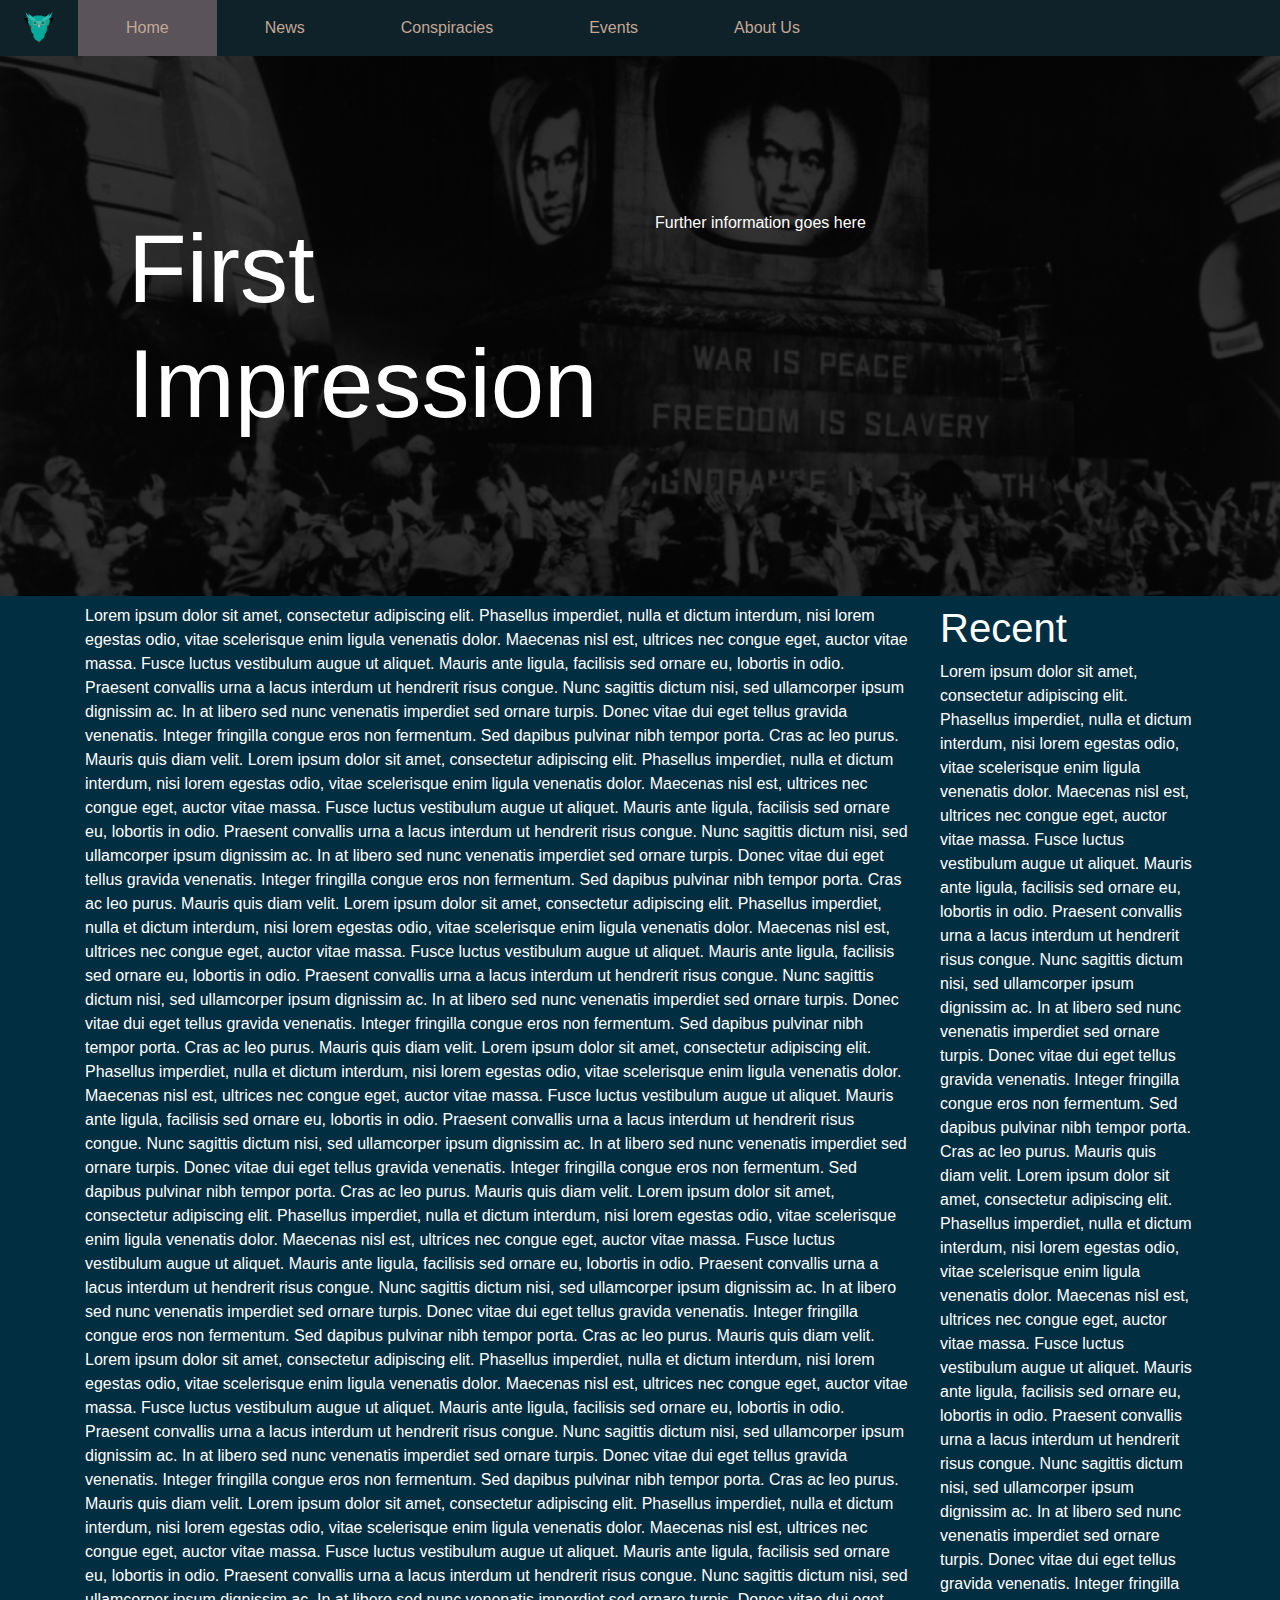
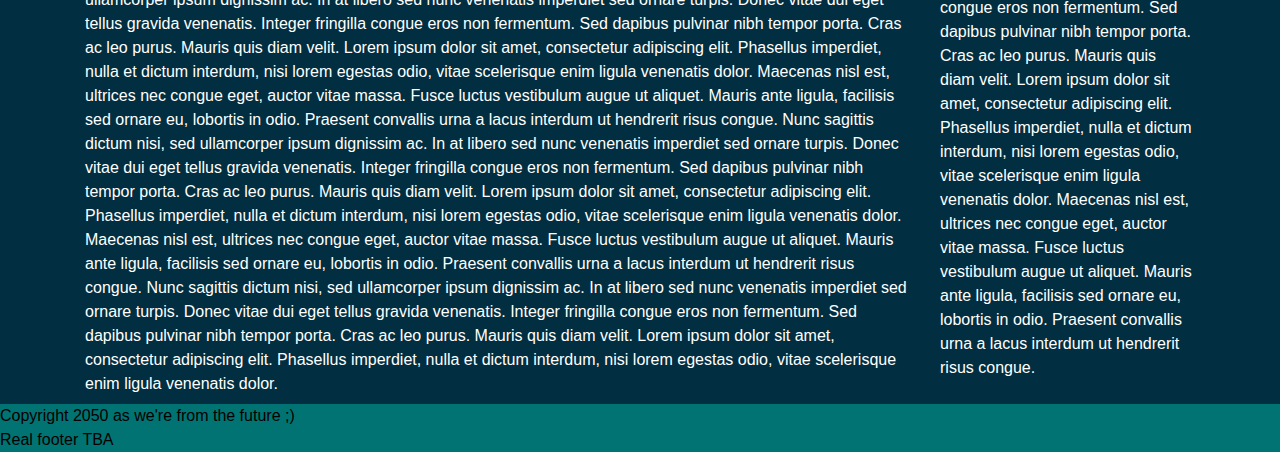
==== index.html @ 06153287 "Update index.html" ====
<!doctype html>
<html class="no-js" lang="en">

<head>
    <meta charset="utf-8">
    <title>RGU Thought Criminals</title>
    <meta name="description" content="">
    <meta name="viewport" content="width=device-width, initial-scale=1">

    <link rel="manifest" href="site.webmanifest">
    <link rel="apple-touch-icon" href="icon.png">
    <!-- Place favicon.ico in the root directory -->

    <link rel="stylesheet" href="css/normalize.css">
    <link rel="stylesheet" href="css/main.css">

    <meta name="theme-color" content="#fafafa">
    
    <link rel="stylesheet" href="https://stackpath.bootstrapcdn.com/bootstrap/4.3.1/css/bootstrap.min.css" integrity="sha384-ggOyR0iXCbMQv3Xipma34MD+dH/1fQ784/j6cY/iJTQUOhcWr7x9JvoRxT2MZw1T" crossorigin="anonymous">
    
    <script src="https://code.jquery.com/jquery-3.3.1.slim.min.js" integrity="sha384-q8i/X+965DzO0rT7abK41JStQIAqVgRVzpbzo5smXKp4YfRvH+8abtTE1Pi6jizo" crossorigin="anonymous"></script>
    <script src="https://cdnjs.cloudflare.com/ajax/libs/popper.js/1.14.7/umd/popper.min.js" integrity="sha384-UO2eT0CpHqdSJQ6hJty5KVphtPhzWj9WO1clHTMGa3JDZwrnQq4sF86dIHNDz0W1" crossorigin="anonymous"></script>
    <script src="https://stackpath.bootstrapcdn.com/bootstrap/4.3.1/js/bootstrap.min.js" integrity="sha384-JjSmVgyd0p3pXB1rRibZUAYoIIy6OrQ6VrjIEaFf/nJGzIxFDsf4x0xIM+B07jRM" crossorigin="anonymous"></script>
    
    <link type="text/css" rel="stylesheet" href="css/stylesheet.css">
</head>

<body>
    <!--[if IE]>
    <p class="browserupgrade">You are using an <strong>outdated</strong> browser. Please <a href="https://browsehappy.com/">upgrade your browser</a> to improve your experience and security.</p>
    <![endif]-->

    <!-- Navigation Bar -->
    <nav class="navbar navbar-expand-lg bg-colour-1 navbar-dark position-fixed p-lg-0 w-100 in-front">

        <!-- Brand -->
        <a class="navbar-brand px-lg-4 m-lg-0" href="#">
            <img src="img/booffer3.svg" alt="logo" style="width:30px">
        </a>

        <!-- Toggler -->
        <button class="navbar-toggler" type="button" data-toggle="collapse" data-target="#collapsible">
            <span class="navbar-toggler-icon"></span>
        </button>

        <!-- Links -->
        <div class="collapse navbar-collapse txt-colour-5" id="collapsible">
            <ul class="navbar-nav">
                <li class="nav-item">
                    <!-- Use this set of attributes if user is on page -->
                    <a class="nav-link bg-colour-6 py-lg-3 px-lg-5" href="#">Home</a>
                </li>
                <li class="nav-item">
                    <a class="nav-link bg-colour-4-hover py-lg-3 px-lg-5" href="#">News</a>
                </li>
                <li class="nav-item">
                    <a class="nav-link bg-colour-4-hover py-lg-3 px-lg-5" href="#">Conspiracies</a>
                </li>
                <li class="nav-item">
                    <a class="nav-link bg-colour-4-hover py-lg-3 px-lg-5" href="#">Events</a>
                </li>
                <li class="nav-item">
                    <a class="nav-link bg-colour-4-hover py-lg-3 px-lg-5" href="/archive/hello.html">About Us</a>
                </li>
            </ul>
        </div>

    </nav>

    <div style="height: 56px"></div>

    <!-- Cover (Homepage only) -->
    <div class="hero-image">
        <div class="hero-text">
            <!-- Put text here so it will show over the image -->
            <!-- I recommend using the Bootstrap "display" classes -->
            <!-- https://www.w3schools.com/bootstrap4/bootstrap_typography.asp -->
            <div class="row">
                <div class="col-lg-6">
                    <div class="display-1">First Impression</div>
                </div>
                <div class="col-lg-6">
                    <p>Further information goes here</p>
                </div>
            </div>
        </div>
    </div>

    <!-- Central Container -->
    <div class="w-100 py-lg-2 bg-colour-2">
        <div class="container">
            <div class="row">
                <div class="col-lg-9">
                    <!-- This column should house the main content of the page that distinguishes it from all the other pages -->
                    Lorem ipsum dolor sit amet, consectetur adipiscing elit. Phasellus imperdiet, nulla et dictum interdum, nisi lorem egestas odio, vitae scelerisque enim ligula venenatis dolor. Maecenas nisl est, ultrices nec congue eget, auctor vitae massa. Fusce luctus vestibulum augue ut aliquet. Mauris ante ligula, facilisis sed ornare eu, lobortis in odio. Praesent convallis urna a lacus interdum ut hendrerit risus congue. Nunc sagittis dictum nisi, sed ullamcorper ipsum dignissim ac. In at libero sed nunc venenatis imperdiet sed ornare turpis. Donec vitae dui eget tellus gravida venenatis. Integer fringilla congue eros non fermentum. Sed dapibus pulvinar nibh tempor porta. Cras ac leo purus. Mauris quis diam velit. Lorem ipsum dolor sit amet, consectetur adipiscing elit. Phasellus imperdiet, nulla et dictum interdum, nisi lorem egestas odio, vitae scelerisque enim ligula venenatis dolor. Maecenas nisl est, ultrices nec congue eget, auctor vitae massa. Fusce luctus vestibulum augue ut aliquet. Mauris ante ligula, facilisis sed ornare eu, lobortis in odio. Praesent convallis urna a lacus interdum ut hendrerit risus congue. Nunc sagittis dictum nisi, sed ullamcorper ipsum dignissim ac. In at libero sed nunc venenatis imperdiet sed ornare turpis. Donec vitae dui eget tellus gravida venenatis. Integer fringilla congue eros non fermentum. Sed dapibus pulvinar nibh tempor porta. Cras ac leo purus. Mauris quis diam velit. Lorem ipsum dolor sit amet, consectetur adipiscing elit. Phasellus imperdiet, nulla et dictum interdum, nisi lorem egestas odio, vitae scelerisque enim ligula venenatis dolor. Maecenas nisl est, ultrices nec congue eget, auctor vitae massa. Fusce luctus vestibulum augue ut aliquet. Mauris ante ligula, facilisis sed ornare eu, lobortis in odio. Praesent convallis urna a lacus interdum ut hendrerit risus congue. Nunc sagittis dictum nisi, sed ullamcorper ipsum dignissim ac. In at libero sed nunc venenatis imperdiet sed ornare turpis. Donec vitae dui eget tellus gravida venenatis. Integer fringilla congue eros non fermentum. Sed dapibus pulvinar nibh tempor porta. Cras ac leo purus. Mauris quis diam velit. Lorem ipsum dolor sit amet, consectetur adipiscing elit. Phasellus imperdiet, nulla et dictum interdum, nisi lorem egestas odio, vitae scelerisque enim ligula venenatis dolor. Maecenas nisl est, ultrices nec congue eget, auctor vitae massa. Fusce luctus vestibulum augue ut aliquet. Mauris ante ligula, facilisis sed ornare eu, lobortis in odio. Praesent convallis urna a lacus interdum ut hendrerit risus congue. Nunc sagittis dictum nisi, sed ullamcorper ipsum dignissim ac. In at libero sed nunc venenatis imperdiet sed ornare turpis. Donec vitae dui eget tellus gravida venenatis. Integer fringilla congue eros non fermentum. Sed dapibus pulvinar nibh tempor porta. Cras ac leo purus. Mauris quis diam velit. Lorem ipsum dolor sit amet, consectetur adipiscing elit. Phasellus imperdiet, nulla et dictum interdum, nisi lorem egestas odio, vitae scelerisque enim ligula venenatis dolor. Maecenas nisl est, ultrices nec congue eget, auctor vitae massa. Fusce luctus vestibulum augue ut aliquet. Mauris ante ligula, facilisis sed ornare eu, lobortis in odio. Praesent convallis urna a lacus interdum ut hendrerit risus congue. Nunc sagittis dictum nisi, sed ullamcorper ipsum dignissim ac. In at libero sed nunc venenatis imperdiet sed ornare turpis. Donec vitae dui eget tellus gravida venenatis. Integer fringilla congue eros non fermentum. Sed dapibus pulvinar nibh tempor porta. Cras ac leo purus. Mauris quis diam velit. Lorem ipsum dolor sit amet, consectetur adipiscing elit. Phasellus imperdiet, nulla et dictum interdum, nisi lorem egestas odio, vitae scelerisque enim ligula venenatis dolor. Maecenas nisl est, ultrices nec congue eget, auctor vitae massa. Fusce luctus vestibulum augue ut aliquet. Mauris ante ligula, facilisis sed ornare eu, lobortis in odio. Praesent convallis urna a lacus interdum ut hendrerit risus congue. Nunc sagittis dictum nisi, sed ullamcorper ipsum dignissim ac. In at libero sed nunc venenatis imperdiet sed ornare turpis. Donec vitae dui eget tellus gravida venenatis. Integer fringilla congue eros non fermentum. Sed dapibus pulvinar nibh tempor porta. Cras ac leo purus. Mauris quis diam velit. Lorem ipsum dolor sit amet, consectetur adipiscing elit. Phasellus imperdiet, nulla et dictum interdum, nisi lorem egestas odio, vitae scelerisque enim ligula venenatis dolor. Maecenas nisl est, ultrices nec congue eget, auctor vitae massa. Fusce luctus vestibulum augue ut aliquet. Mauris ante ligula, facilisis sed ornare eu, lobortis in odio. Praesent convallis urna a lacus interdum ut hendrerit risus congue. Nunc sagittis dictum nisi, sed ullamcorper ipsum dignissim ac. In at libero sed nunc venenatis imperdiet sed ornare turpis. Donec vitae dui eget tellus gravida venenatis. Integer fringilla congue eros non fermentum. Sed dapibus pulvinar nibh tempor porta. Cras ac leo purus. Mauris quis diam velit. Lorem ipsum dolor sit amet, consectetur adipiscing elit. Phasellus imperdiet, nulla et dictum interdum, nisi lorem egestas odio, vitae scelerisque enim ligula venenatis dolor. Maecenas nisl est, ultrices nec congue eget, auctor vitae massa. Fusce luctus vestibulum augue ut aliquet. Mauris ante ligula, facilisis sed ornare eu, lobortis in odio. Praesent convallis urna a lacus interdum ut hendrerit risus congue. Nunc sagittis dictum nisi, sed ullamcorper ipsum dignissim ac. In at libero sed nunc venenatis imperdiet sed ornare turpis. Donec vitae dui eget tellus gravida venenatis. Integer fringilla congue eros non fermentum. Sed dapibus pulvinar nibh tempor porta. Cras ac leo purus. Mauris quis diam velit. Lorem ipsum dolor sit amet, consectetur adipiscing elit. Phasellus imperdiet, nulla et dictum interdum, nisi lorem egestas odio, vitae scelerisque enim ligula venenatis dolor. Maecenas nisl est, ultrices nec congue eget, auctor vitae massa. Fusce luctus vestibulum augue ut aliquet. Mauris ante ligula, facilisis sed ornare eu, lobortis in odio. Praesent convallis urna a lacus interdum ut hendrerit risus congue. Nunc sagittis dictum nisi, sed ullamcorper ipsum dignissim ac. In at libero sed nunc venenatis imperdiet sed ornare turpis. Donec vitae dui eget tellus gravida venenatis. Integer fringilla congue eros non fermentum. Sed dapibus pulvinar nibh tempor porta. Cras ac leo purus. Mauris quis diam velit. Lorem ipsum dolor sit amet, consectetur adipiscing elit. Phasellus imperdiet, nulla et dictum interdum, nisi lorem egestas odio, vitae scelerisque enim ligula venenatis dolor.</div>
                <div class="col-lg-3">
                    <h1>Recent</h1>
                    Lorem ipsum dolor sit amet, consectetur adipiscing elit. Phasellus imperdiet, nulla et dictum interdum, nisi lorem egestas odio, vitae scelerisque enim ligula venenatis dolor. Maecenas nisl est, ultrices nec congue eget, auctor vitae massa. Fusce luctus vestibulum augue ut aliquet. Mauris ante ligula, facilisis sed ornare eu, lobortis in odio. Praesent convallis urna a lacus interdum ut hendrerit risus congue. Nunc sagittis dictum nisi, sed ullamcorper ipsum dignissim ac. In at libero sed nunc venenatis imperdiet sed ornare turpis. Donec vitae dui eget tellus gravida venenatis. Integer fringilla congue eros non fermentum. Sed dapibus pulvinar nibh tempor porta. Cras ac leo purus. Mauris quis diam velit. Lorem ipsum dolor sit amet, consectetur adipiscing elit. Phasellus imperdiet, nulla et dictum interdum, nisi lorem egestas odio, vitae scelerisque enim ligula venenatis dolor. Maecenas nisl est, ultrices nec congue eget, auctor vitae massa. Fusce luctus vestibulum augue ut aliquet. Mauris ante ligula, facilisis sed ornare eu, lobortis in odio. Praesent convallis urna a lacus interdum ut hendrerit risus congue. Nunc sagittis dictum nisi, sed ullamcorper ipsum dignissim ac. In at libero sed nunc venenatis imperdiet sed ornare turpis. Donec vitae dui eget tellus gravida venenatis. Integer fringilla congue eros non fermentum. Sed dapibus pulvinar nibh tempor porta. Cras ac leo purus. Mauris quis diam velit. Lorem ipsum dolor sit amet, consectetur adipiscing elit. Phasellus imperdiet, nulla et dictum interdum, nisi lorem egestas odio, vitae scelerisque enim ligula venenatis dolor. Maecenas nisl est, ultrices nec congue eget, auctor vitae massa. Fusce luctus vestibulum augue ut aliquet. Mauris ante ligula, facilisis sed ornare eu, lobortis in odio. Praesent convallis urna a lacus interdum ut hendrerit risus congue.</div>
            </div>
        </div>
    </div>


    <!-- Footer -->
    <footer class="page-footer bg-colour-4">
        Copyright 2050 as we're from the future ;)<br>
        Real footer TBA
    </footer>

    <script src="js/plugins.js"></script>

    <!-- Google Analytics: change UA-XXXXX-Y to be your site's ID. -->
    <script>
    window.ga = function () { ga.q.push(arguments) }; ga.q = []; ga.l = +new Date;
    ga('create', 'UA-XXXXX-Y', 'auto'); ga('set','transport','beacon'); ga('send', 'pageview')
    </script>
    <script src="https://www.google-analytics.com/analytics.js" async></script>
</body>

</html>
---- css/main.css ----
/*! HTML5 Boilerplate v7.2.0 | MIT License | https://html5boilerplate.com/ */

/* main.css 2.0.0 | MIT License | https://github.com/h5bp/main.css#readme */
/*
 * What follows is the result of much research on cross-browser styling.
 * Credit left inline and big thanks to Nicolas Gallagher, Jonathan Neal,
 * Kroc Camen, and the H5BP dev community and team.
 */

/* ==========================================================================
   Base styles: opinionated defaults
   ========================================================================== */

html {
  color: #222;
  font-size: 1em;
  line-height: 1.4;
}

/*
 * Remove text-shadow in selection highlight:
 * https://twitter.com/miketaylr/status/12228805301
 *
 * Vendor-prefixed and regular ::selection selectors cannot be combined:
 * https://stackoverflow.com/a/16982510/7133471
 *
 * Customize the background color to match your design.
 */

::-moz-selection {
  background: #b3d4fc;
  text-shadow: none;
}

::selection {
  background: #b3d4fc;
  text-shadow: none;
}

/*
 * A better looking default horizontal rule
 */

hr {
  display: block;
  height: 1px;
  border: 0;
  border-top: 1px solid #ccc;
  margin: 1em 0;
  padding: 0;
}

/*
 * Remove the gap between audio, canvas, iframes,
 * images, videos and the bottom of their containers:
 * https://github.com/h5bp/html5-boilerplate/issues/440
 */

audio,
canvas,
iframe,
img,
svg,
video {
  vertical-align: middle;
}

/*
 * Remove default fieldset styles.
 */

fieldset {
  border: 0;
  margin: 0;
  padding: 0;
}

/*
 * Allow only vertical resizing of textareas.
 */

textarea {
  resize: vertical;
}

/* ==========================================================================
   Browser Upgrade Prompt
   ========================================================================== */

.browserupgrade {
  margin: 0.2em 0;
  background: #ccc;
  color: #000;
  padding: 0.2em 0;
}

/* ==========================================================================
   Author's custom styles
   ========================================================================== */

/* ==========================================================================
   Helper classes
   ========================================================================== */

/*
 * Hide visually and from screen readers
 */

.hidden {
  display: none !important;
}

/*
* Hide only visually, but have it available for screen readers:
* https://snook.ca/archives/html_and_css/hiding-content-for-accessibility
*
* 1. For long content, line feeds are not interpreted as spaces and small width
*    causes content to wrap 1 word per line:
*    https://medium.com/@jessebeach/beware-smushed-off-screen-accessible-text-5952a4c2cbfe
*/

.sr-only {
  border: 0;
  clip: rect(0, 0, 0, 0);
  height: 1px;
  margin: -1px;
  overflow: hidden;
  padding: 0;
  position: absolute;
  white-space: nowrap;
  width: 1px;
  /* 1 */
}

/*
* Extends the .sr-only class to allow the element
* to be focusable when navigated to via the keyboard:
* https://www.drupal.org/node/897638
*/

.sr-only.focusable:active,
.sr-only.focusable:focus {
  clip: auto;
  height: auto;
  margin: 0;
  overflow: visible;
  position: static;
  white-space: inherit;
  width: auto;
}

/*
* Hide visually and from screen readers, but maintain layout
*/

.invisible {
  visibility: hidden;
}

/*
* Clearfix: contain floats
*
* For modern browsers
* 1. The space content is one way to avoid an Opera bug when the
*    `contenteditable` attribute is included anywhere else in the document.
*    Otherwise it causes space to appear at the top and bottom of elements
*    that receive the `clearfix` class.
* 2. The use of `table` rather than `block` is only necessary if using
*    `:before` to contain the top-margins of child elements.
*/

.clearfix:before,
.clearfix:after {
  content: " ";
  /* 1 */
  display: table;
  /* 2 */
}

.clearfix:after {
  clear: both;
}

/* ==========================================================================
   EXAMPLE Media Queries for Responsive Design.
   These examples override the primary ('mobile first') styles.
   Modify as content requires.
   ========================================================================== */

@media only screen and (min-width: 35em) {
  /* Style adjustments for viewports that meet the condition */
}

@media print,
  (-webkit-min-device-pixel-ratio: 1.25),
  (min-resolution: 1.25dppx),
  (min-resolution: 120dpi) {
  /* Style adjustments for high resolution devices */
}

/* ==========================================================================
   Print styles.
   Inlined to avoid the additional HTTP request:
   https://www.phpied.com/delay-loading-your-print-css/
   ========================================================================== */

@media print {
  *,
  *:before,
  *:after {
    background: transparent !important;
    color: #000 !important;
    /* Black prints faster */
    -webkit-box-shadow: none !important;
    box-shadow: none !important;
    text-shadow: none !important;
  }
  a,
  a:visited {
    text-decoration: underline;
  }
  a[href]:after {
    content: " (" attr(href) ")";
  }
  abbr[title]:after {
    content: " (" attr(title) ")";
  }
  /*
     * Don't show links that are fragment identifiers,
     * or use the `javascript:` pseudo protocol
     */
  a[href^="#"]:after,
  a[href^="javascript:"]:after {
    content: "";
  }
  pre {
    white-space: pre-wrap !important;
  }
  pre,
  blockquote {
    border: 1px solid #999;
    page-break-inside: avoid;
  }
  /*
     * Printing Tables:
     * https://web.archive.org/web/20180815150934/http://css-discuss.incutio.com/wiki/Printing_Tables
     */
  thead {
    display: table-header-group;
  }
  tr,
  img {
    page-break-inside: avoid;
  }
  p,
  h2,
  h3 {
    orphans: 3;
    widows: 3;
  }
  h2,
  h3 {
    page-break-after: avoid;
  }
}
---- css/stylesheet.css ----
* {
    box-sizing: border-box;
}

.in-front {
    z-index: 10;
}

.navbar-dark .navbar-nav .nav-link, .nav-link:hover {
    color: #C3A894;
}

.hero-image {
    height: 60vh;
    background-image: linear-gradient(rgba(0, 0, 0, 0.8), rgba(0, 0, 0, 0.8)), url("../img/war-is-peace.jpg");
    background-position: center;
    background-repeat: no-repeat;
    background-size: cover;
    position: relative;
}

.hero-text {
    width: 80%;
    position: absolute;
    top: 50%;
    left: 50%;
    transform: translate(-50%, -50%);
    color: white;
}

.layer {
    background-color: rgba(25, 94, 86, 0.387);
    position: absolute;
    top: 21%;
    width: auto;
    height: auto;  
    transition: all .5s;
}

.content {
    width: 100%;
}

/*
Color Palette:
#0F2129
#012E40
#025159
#027373
#C3A894
#5A535A
*/

.bg-colour-1, .bg-colour-1-hover:hover {
    background-color: #0F2129;
    color: white;
}

.bg-colour-2, .bg-colour-2-hover:hover {
    background-color: #012E40;
    color: white;
}

.bg-colour-3, .bg-colour-3-hover:hover {
    background-color: #025159;
    color: white;
}

.bg-colour-4, .bg-colour-4-hover:hover {
    background-color: #027373;
    color: black;
}

.bg-colour-5, .bg-colour-5-hover:hover {
    background-color: #C3A894;
    color: black;
}

.bg-colour-6, .bg-colour-6-hover:hover {
    background-color: #5A535A;
    color: black;
}

.txt-colour-1 {
    color: #0F2129;
}

.txt-colour-2 {
    color: #0F2129;
}

.txt-colour-3 {
    color: #0F2129;
}

.txt-colour-4 {
    color: #0F2129;
}

.txt-colour-5 {
    color: #0F2129;
}

.txt-colour-6 {
    color: #5A535A;
}
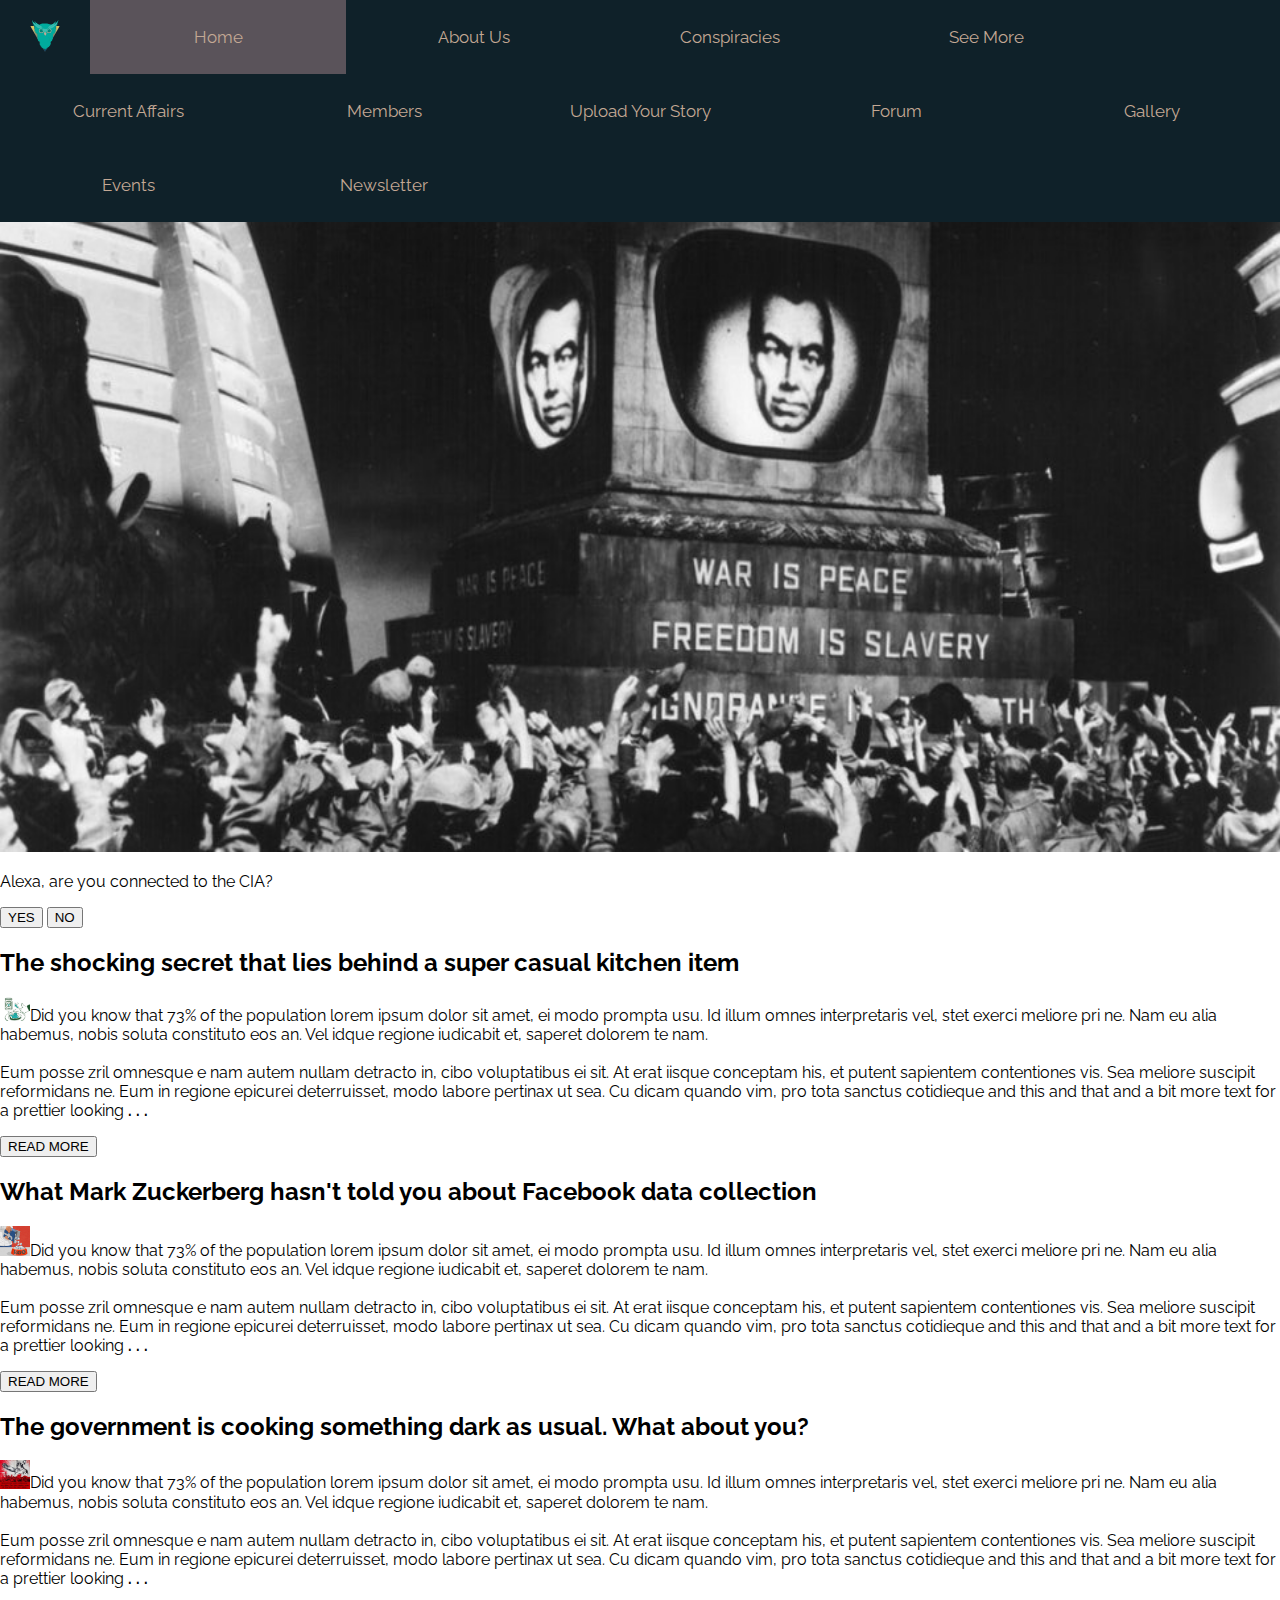
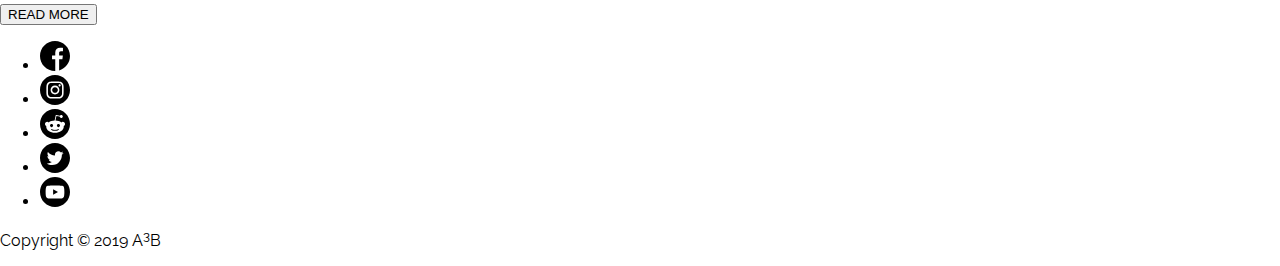
==== commit 0da80c5b: "Update and rename home_page/index.html to index.html" ====
--- a/index.html
+++ b/index.html
@@ -1,120 +1,88 @@
-<!doctype html>
-<html class="no-js" lang="en">
-
-<head>
-    <meta charset="utf-8">
-    <title>RGU Thought Criminals</title>
-    <meta name="description" content="">
-    <meta name="viewport" content="width=device-width, initial-scale=1">
-
-    <link rel="manifest" href="site.webmanifest">
-    <link rel="apple-touch-icon" href="icon.png">
-    <!-- Place favicon.ico in the root directory -->
-
-    <link rel="stylesheet" href="css/normalize.css">
-    <link rel="stylesheet" href="css/main.css">
-
-    <meta name="theme-color" content="#fafafa">
-    
-    <link rel="stylesheet" href="https://stackpath.bootstrapcdn.com/bootstrap/4.3.1/css/bootstrap.min.css" integrity="sha384-ggOyR0iXCbMQv3Xipma34MD+dH/1fQ784/j6cY/iJTQUOhcWr7x9JvoRxT2MZw1T" crossorigin="anonymous">
-    
-    <script src="https://code.jquery.com/jquery-3.3.1.slim.min.js" integrity="sha384-q8i/X+965DzO0rT7abK41JStQIAqVgRVzpbzo5smXKp4YfRvH+8abtTE1Pi6jizo" crossorigin="anonymous"></script>
-    <script src="https://cdnjs.cloudflare.com/ajax/libs/popper.js/1.14.7/umd/popper.min.js" integrity="sha384-UO2eT0CpHqdSJQ6hJty5KVphtPhzWj9WO1clHTMGa3JDZwrnQq4sF86dIHNDz0W1" crossorigin="anonymous"></script>
-    <script src="https://stackpath.bootstrapcdn.com/bootstrap/4.3.1/js/bootstrap.min.js" integrity="sha384-JjSmVgyd0p3pXB1rRibZUAYoIIy6OrQ6VrjIEaFf/nJGzIxFDsf4x0xIM+B07jRM" crossorigin="anonymous"></script>
-    
-    <link type="text/css" rel="stylesheet" href="css/stylesheet.css">
-</head>
-
-<body>
-    <!--[if IE]>
-    <p class="browserupgrade">You are using an <strong>outdated</strong> browser. Please <a href="https://browsehappy.com/">upgrade your browser</a> to improve your experience and security.</p>
-    <![endif]-->
-
-    <!-- Navigation Bar -->
-    <nav class="navbar navbar-expand-lg bg-colour-1 navbar-dark position-fixed p-lg-0 w-100 in-front">
-
-        <!-- Brand -->
-        <a class="navbar-brand px-lg-4 m-lg-0" href="#">
-            <img src="img/booffer3.svg" alt="logo" style="width:30px">
-        </a>
-
-        <!-- Toggler -->
-        <button class="navbar-toggler" type="button" data-toggle="collapse" data-target="#collapsible">
-            <span class="navbar-toggler-icon"></span>
-        </button>
-
-        <!-- Links -->
-        <div class="collapse navbar-collapse txt-colour-5" id="collapsible">
-            <ul class="navbar-nav">
-                <li class="nav-item">
-                    <!-- Use this set of attributes if user is on page -->
-                    <a class="nav-link bg-colour-6 py-lg-3 px-lg-5" href="#">Home</a>
-                </li>
-                <li class="nav-item">
-                    <a class="nav-link bg-colour-4-hover py-lg-3 px-lg-5" href="#">News</a>
-                </li>
-                <li class="nav-item">
-                    <a class="nav-link bg-colour-4-hover py-lg-3 px-lg-5" href="#">Conspiracies</a>
-                </li>
-                <li class="nav-item">
-                    <a class="nav-link bg-colour-4-hover py-lg-3 px-lg-5" href="#">Events</a>
-                </li>
-                <li class="nav-item">
-                    <a class="nav-link bg-colour-4-hover py-lg-3 px-lg-5" href="/archive/hello.html">About Us</a>
-                </li>
-            </ul>
-        </div>
-
-    </nav>
-
-    <div style="height: 56px"></div>
-
-    <!-- Cover (Homepage only) -->
-    <div class="hero-image">
-        <div class="hero-text">
-            <!-- Put text here so it will show over the image -->
-            <!-- I recommend using the Bootstrap "display" classes -->
-            <!-- https://www.w3schools.com/bootstrap4/bootstrap_typography.asp -->
-            <div class="row">
-                <div class="col-lg-6">
-                    <div class="display-1">First Impression</div>
-                </div>
-                <div class="col-lg-6">
-                    <p>Further information goes here</p>
-                </div>
-            </div>
-        </div>
-    </div>
-
-    <!-- Central Container -->
-    <div class="w-100 py-lg-2 bg-colour-2">
-        <div class="container">
-            <div class="row">
-                <div class="col-lg-9">
-                    <!-- This column should house the main content of the page that distinguishes it from all the other pages -->
-                    Lorem ipsum dolor sit amet, consectetur adipiscing elit. Phasellus imperdiet, nulla et dictum interdum, nisi lorem egestas odio, vitae scelerisque enim ligula venenatis dolor. Maecenas nisl est, ultrices nec congue eget, auctor vitae massa. Fusce luctus vestibulum augue ut aliquet. Mauris ante ligula, facilisis sed ornare eu, lobortis in odio. Praesent convallis urna a lacus interdum ut hendrerit risus congue. Nunc sagittis dictum nisi, sed ullamcorper ipsum dignissim ac. In at libero sed nunc venenatis imperdiet sed ornare turpis. Donec vitae dui eget tellus gravida venenatis. Integer fringilla congue eros non fermentum. Sed dapibus pulvinar nibh tempor porta. Cras ac leo purus. Mauris quis diam velit. Lorem ipsum dolor sit amet, consectetur adipiscing elit. Phasellus imperdiet, nulla et dictum interdum, nisi lorem egestas odio, vitae scelerisque enim ligula venenatis dolor. Maecenas nisl est, ultrices nec congue eget, auctor vitae massa. Fusce luctus vestibulum augue ut aliquet. Mauris ante ligula, facilisis sed ornare eu, lobortis in odio. Praesent convallis urna a lacus interdum ut hendrerit risus congue. Nunc sagittis dictum nisi, sed ullamcorper ipsum dignissim ac. In at libero sed nunc venenatis imperdiet sed ornare turpis. Donec vitae dui eget tellus gravida venenatis. Integer fringilla congue eros non fermentum. Sed dapibus pulvinar nibh tempor porta. Cras ac leo purus. Mauris quis diam velit. Lorem ipsum dolor sit amet, consectetur adipiscing elit. Phasellus imperdiet, nulla et dictum interdum, nisi lorem egestas odio, vitae scelerisque enim ligula venenatis dolor. Maecenas nisl est, ultrices nec congue eget, auctor vitae massa. Fusce luctus vestibulum augue ut aliquet. Mauris ante ligula, facilisis sed ornare eu, lobortis in odio. Praesent convallis urna a lacus interdum ut hendrerit risus congue. Nunc sagittis dictum nisi, sed ullamcorper ipsum dignissim ac. In at libero sed nunc venenatis imperdiet sed ornare turpis. Donec vitae dui eget tellus gravida venenatis. Integer fringilla congue eros non fermentum. Sed dapibus pulvinar nibh tempor porta. Cras ac leo purus. Mauris quis diam velit. Lorem ipsum dolor sit amet, consectetur adipiscing elit. Phasellus imperdiet, nulla et dictum interdum, nisi lorem egestas odio, vitae scelerisque enim ligula venenatis dolor. Maecenas nisl est, ultrices nec congue eget, auctor vitae massa. Fusce luctus vestibulum augue ut aliquet. Mauris ante ligula, facilisis sed ornare eu, lobortis in odio. Praesent convallis urna a lacus interdum ut hendrerit risus congue. Nunc sagittis dictum nisi, sed ullamcorper ipsum dignissim ac. In at libero sed nunc venenatis imperdiet sed ornare turpis. Donec vitae dui eget tellus gravida venenatis. Integer fringilla congue eros non fermentum. Sed dapibus pulvinar nibh tempor porta. Cras ac leo purus. Mauris quis diam velit. Lorem ipsum dolor sit amet, consectetur adipiscing elit. Phasellus imperdiet, nulla et dictum interdum, nisi lorem egestas odio, vitae scelerisque enim ligula venenatis dolor. Maecenas nisl est, ultrices nec congue eget, auctor vitae massa. Fusce luctus vestibulum augue ut aliquet. Mauris ante ligula, facilisis sed ornare eu, lobortis in odio. Praesent convallis urna a lacus interdum ut hendrerit risus congue. Nunc sagittis dictum nisi, sed ullamcorper ipsum dignissim ac. In at libero sed nunc venenatis imperdiet sed ornare turpis. Donec vitae dui eget tellus gravida venenatis. Integer fringilla congue eros non fermentum. Sed dapibus pulvinar nibh tempor porta. Cras ac leo purus. Mauris quis diam velit. Lorem ipsum dolor sit amet, consectetur adipiscing elit. Phasellus imperdiet, nulla et dictum interdum, nisi lorem egestas odio, vitae scelerisque enim ligula venenatis dolor. Maecenas nisl est, ultrices nec congue eget, auctor vitae massa. Fusce luctus vestibulum augue ut aliquet. Mauris ante ligula, facilisis sed ornare eu, lobortis in odio. Praesent convallis urna a lacus interdum ut hendrerit risus congue. Nunc sagittis dictum nisi, sed ullamcorper ipsum dignissim ac. In at libero sed nunc venenatis imperdiet sed ornare turpis. Donec vitae dui eget tellus gravida venenatis. Integer fringilla congue eros non fermentum. Sed dapibus pulvinar nibh tempor porta. Cras ac leo purus. Mauris quis diam velit. Lorem ipsum dolor sit amet, consectetur adipiscing elit. Phasellus imperdiet, nulla et dictum interdum, nisi lorem egestas odio, vitae scelerisque enim ligula venenatis dolor. Maecenas nisl est, ultrices nec congue eget, auctor vitae massa. Fusce luctus vestibulum augue ut aliquet. Mauris ante ligula, facilisis sed ornare eu, lobortis in odio. Praesent convallis urna a lacus interdum ut hendrerit risus congue. Nunc sagittis dictum nisi, sed ullamcorper ipsum dignissim ac. In at libero sed nunc venenatis imperdiet sed ornare turpis. Donec vitae dui eget tellus gravida venenatis. Integer fringilla congue eros non fermentum. Sed dapibus pulvinar nibh tempor porta. Cras ac leo purus. Mauris quis diam velit. Lorem ipsum dolor sit amet, consectetur adipiscing elit. Phasellus imperdiet, nulla et dictum interdum, nisi lorem egestas odio, vitae scelerisque enim ligula venenatis dolor. Maecenas nisl est, ultrices nec congue eget, auctor vitae massa. Fusce luctus vestibulum augue ut aliquet. Mauris ante ligula, facilisis sed ornare eu, lobortis in odio. Praesent convallis urna a lacus interdum ut hendrerit risus congue. Nunc sagittis dictum nisi, sed ullamcorper ipsum dignissim ac. In at libero sed nunc venenatis imperdiet sed ornare turpis. Donec vitae dui eget tellus gravida venenatis. Integer fringilla congue eros non fermentum. Sed dapibus pulvinar nibh tempor porta. Cras ac leo purus. Mauris quis diam velit. Lorem ipsum dolor sit amet, consectetur adipiscing elit. Phasellus imperdiet, nulla et dictum interdum, nisi lorem egestas odio, vitae scelerisque enim ligula venenatis dolor. Maecenas nisl est, ultrices nec congue eget, auctor vitae massa. Fusce luctus vestibulum augue ut aliquet. Mauris ante ligula, facilisis sed ornare eu, lobortis in odio. Praesent convallis urna a lacus interdum ut hendrerit risus congue. Nunc sagittis dictum nisi, sed ullamcorper ipsum dignissim ac. In at libero sed nunc venenatis imperdiet sed ornare turpis. Donec vitae dui eget tellus gravida venenatis. Integer fringilla congue eros non fermentum. Sed dapibus pulvinar nibh tempor porta. Cras ac leo purus. Mauris quis diam velit. Lorem ipsum dolor sit amet, consectetur adipiscing elit. Phasellus imperdiet, nulla et dictum interdum, nisi lorem egestas odio, vitae scelerisque enim ligula venenatis dolor.</div>
-                <div class="col-lg-3">
-                    <h1>Recent</h1>
-                    Lorem ipsum dolor sit amet, consectetur adipiscing elit. Phasellus imperdiet, nulla et dictum interdum, nisi lorem egestas odio, vitae scelerisque enim ligula venenatis dolor. Maecenas nisl est, ultrices nec congue eget, auctor vitae massa. Fusce luctus vestibulum augue ut aliquet. Mauris ante ligula, facilisis sed ornare eu, lobortis in odio. Praesent convallis urna a lacus interdum ut hendrerit risus congue. Nunc sagittis dictum nisi, sed ullamcorper ipsum dignissim ac. In at libero sed nunc venenatis imperdiet sed ornare turpis. Donec vitae dui eget tellus gravida venenatis. Integer fringilla congue eros non fermentum. Sed dapibus pulvinar nibh tempor porta. Cras ac leo purus. Mauris quis diam velit. Lorem ipsum dolor sit amet, consectetur adipiscing elit. Phasellus imperdiet, nulla et dictum interdum, nisi lorem egestas odio, vitae scelerisque enim ligula venenatis dolor. Maecenas nisl est, ultrices nec congue eget, auctor vitae massa. Fusce luctus vestibulum augue ut aliquet. Mauris ante ligula, facilisis sed ornare eu, lobortis in odio. Praesent convallis urna a lacus interdum ut hendrerit risus congue. Nunc sagittis dictum nisi, sed ullamcorper ipsum dignissim ac. In at libero sed nunc venenatis imperdiet sed ornare turpis. Donec vitae dui eget tellus gravida venenatis. Integer fringilla congue eros non fermentum. Sed dapibus pulvinar nibh tempor porta. Cras ac leo purus. Mauris quis diam velit. Lorem ipsum dolor sit amet, consectetur adipiscing elit. Phasellus imperdiet, nulla et dictum interdum, nisi lorem egestas odio, vitae scelerisque enim ligula venenatis dolor. Maecenas nisl est, ultrices nec congue eget, auctor vitae massa. Fusce luctus vestibulum augue ut aliquet. Mauris ante ligula, facilisis sed ornare eu, lobortis in odio. Praesent convallis urna a lacus interdum ut hendrerit risus congue.</div>
-            </div>
-        </div>
-    </div>
-
-
-    <!-- Footer -->
-    <footer class="page-footer bg-colour-4">
-        Copyright 2050 as we're from the future ;)<br>
-        Real footer TBA
-    </footer>
-
-    <script src="js/plugins.js"></script>
-
-    <!-- Google Analytics: change UA-XXXXX-Y to be your site's ID. -->
-    <script>
-    window.ga = function () { ga.q.push(arguments) }; ga.q = []; ga.l = +new Date;
-    ga('create', 'UA-XXXXX-Y', 'auto'); ga('set','transport','beacon'); ga('send', 'pageview')
-    </script>
-    <script src="https://www.google-analytics.com/analytics.js" async></script>
-</body>
-
-</html>
+<!DOCTYPE html>
+<html lang="en">
+<head>
+    <meta charset="UTF-8">
+    <meta name="viewport" content="width=device-width, initial-scale=1.0">
+    <meta http-equiv="X-UA-Compatible" content="ie=edge">
+    <link href="https://fonts.googleapis.com/css?family=Raleway&display=swap" rel="stylesheet">
+    <link rel="stylesheet" href="style.css"/>
+    <title>Home Page</title>
+</head>
+<body>
+    
+<div class = "nav-container">
+        
+    <div class = "nav-bar">
+                <div class ="logo">
+                    <img src="home_page/booffer_fin.svg" alt = "logo-owl">
+                </div>
+                  <a class="active" href="#">Home</a>
+                  <a class="nav-link" href="#">About Us</a>
+                  <a class="nav-link" href="#">Conspiracies</a>
+                  <div class="dropdown">
+                     <a class="nav-link" href="#">See More<i class="down"></i></a>
+                  
+                    <div class="dropdown-menu">
+                        <a href="#">Current Affairs</a>
+                        <a href="#">Members</a>
+                        <a href="#">Upload Your Story</a>
+                        <a href="#">Forum</a>
+                        <a href="#">Gallery</a>
+                        <a href="#">Events</a>
+                        <a href="#">Newsletter</a>
+                    </div>
+                </div>
+                  
+    </div>
+</div>
+
+<div class="cover">
+        <img src="home_page/war-is-peace.jpg" alt="cover-picture">
+        <div class="layer"></div>
+</div>
+
+<div class="wrapper">
+    <div class="content-quote">
+        <p>Alexa, are you connected to the CIA?</p>
+        <button type="button" class="confirmation">YES</button>
+        <button type="button" class="confirmation">NO</button>
+    </div>
+
+    <div class="article-section">
+        <h2>The shocking secret that lies behind a super casual kitchen item</h2>
+        <p><img src="home_page/butter_article.jpg" alt="article picture">Did you know that 73% of the population lorem ipsum dolor sit amet, ei modo prompta usu. Id illum omnes interpretaris vel, stet exerci meliore pri ne. Nam eu alia habemus, nobis soluta constituto eos an. Vel idque regione iudicabit et, saperet dolorem te nam.<br><br> Eum posse zril omnesque e nam autem nullam detracto in, cibo voluptatibus ei sit. At erat iisque conceptam his, et putent sapientem contentiones vis. Sea meliore suscipit reformidans ne. Eum in regione epicurei deterruisset, modo labore pertinax ut sea. Cu dicam quando vim, pro tota sanctus cotidieque and this and that and a bit more text for a prettier looking<b> . . .</b></p>
+        <button type="button" class="block">READ MORE</button>
+    </div>
+
+    
+    <div class="article-section">
+            <h2>What Mark Zuckerberg hasn't told you about Facebook data collection</h2>
+            <p><img src="home_page/catto.jpg" alt="article picture">Did you know that 73% of the population lorem ipsum dolor sit amet, ei modo prompta usu. Id illum omnes interpretaris vel, stet exerci meliore pri ne. Nam eu alia habemus, nobis soluta constituto eos an. Vel idque regione iudicabit et, saperet dolorem te nam.<br><br> Eum posse zril omnesque e nam autem nullam detracto in, cibo voluptatibus ei sit. At erat iisque conceptam his, et putent sapientem contentiones vis. Sea meliore suscipit reformidans ne. Eum in regione epicurei deterruisset, modo labore pertinax ut sea. Cu dicam quando vim, pro tota sanctus cotidieque and this and that and a bit more text for a prettier looking<b> . . .</b></p>
+            <button type="button" class="block">READ MORE</button>
+        </div>
+
+    
+    <div class="article-section">
+        <h2>The government is cooking something dark as usual. What about you?</h2>
+        <p><img src="home_page/fb.jpg" alt="article picture">Did you know that 73% of the population lorem ipsum dolor sit amet, ei modo prompta usu. Id illum omnes interpretaris vel, stet exerci meliore pri ne. Nam eu alia habemus, nobis soluta constituto eos an. Vel idque regione iudicabit et, saperet dolorem te nam.<br><br> Eum posse zril omnesque e nam autem nullam detracto in, cibo voluptatibus ei sit. At erat iisque conceptam his, et putent sapientem contentiones vis. Sea meliore suscipit reformidans ne. Eum in regione epicurei deterruisset, modo labore pertinax ut sea. Cu dicam quando vim, pro tota sanctus cotidieque and this and that and a bit more text for a prettier looking<b> . . .</b></p>
+        <button type="button" class="block">READ MORE</button>
+    </div>    
+</div>
+
+<div class="footer">
+    <div class="social-med-wrapper">
+        <ul>
+            <li><a href ="#" target="_blank"><img src="home_page/social-media/facebook.svg" alt="facebook logo" class="fb-icon"></a></li>
+            <li><a href ="#" target="_blank"><img src="home_page/social-media/instagram.svg" alt="instagram logo" class="ist-icon"></a></li>
+            <li><a href ="#" target="_blank"><img src="home_page/social-media/reddit.svg" alt="reddit logo" class="red-icon"></a></li>
+            <li><a href ="#" target="_blank"><img src="home_page/social-media/twitter.svg" alt="twitter logo" class="twit-icon"></a></li>
+            <li><a href ="#" target="_blank"><img src="home_page/social-media/youtube.svg" alt="youtube logo" class="yout-icon"></a></li>
+        </ul>
+    </div>
+    <p>Copyright &copy; 2019 A<sup>3</sup>B</p>
+</div>
+
+    
+    
+</body>
+</html>
--- a/style.css
+++ b/style.css
@@ -0,0 +1,86 @@
+*{
+    box-sizing: border-box;
+}
+
+body{
+    font-family: 'Raleway', sans-serif;
+    margin: 0;
+}
+
+.nav-bar{
+    width: 100%;
+    background: #0F2129;
+    overflow: auto;
+}
+.logo img{
+    float: left;
+    padding: 0;
+    margin: 20px 30px;
+    width: 30px;
+    /* width: 150%; */
+}
+
+.nav-bar a{
+    float: left;
+    color: #C3A894;
+    text-decoration: none;
+    font-size: 17px;
+    padding: 27px;
+    width: 20%;
+    text-align: center;
+
+}
+
+.nav-bar a:hover{
+    background-color:#027373;
+}
+
+.nav-bar a.active{
+    background-color: rgb(90, 83, 90);
+}
+
+img{
+    width: 30px;
+}
+
+.cover img{
+    width: 100%;
+    height: 70vh;
+}
+
+.layer{
+    background-color: rgba(25, 94, 86, 0.387);
+    position: absolute;
+    top: 21%;
+    width: auto;
+    height: auto;  
+    transition: all .5s;
+}
+
+.burger div{
+    background-color: lawngreen;
+    margin: 5px;
+    width: 25 px;
+    height: 5 px;
+}
+
+
+.nav-container{
+    position: -webkit-sticky;
+    position: sticky;
+    top: 0;
+}
+
+.content{
+    width: 70%;
+    margin: 0 auto;
+}
+
+@media screen and (max-width: 500px) {
+    .nav-bar a {
+      float: none;
+      display: block;
+      width: 100%;
+      text-align: left;
+    }
+}
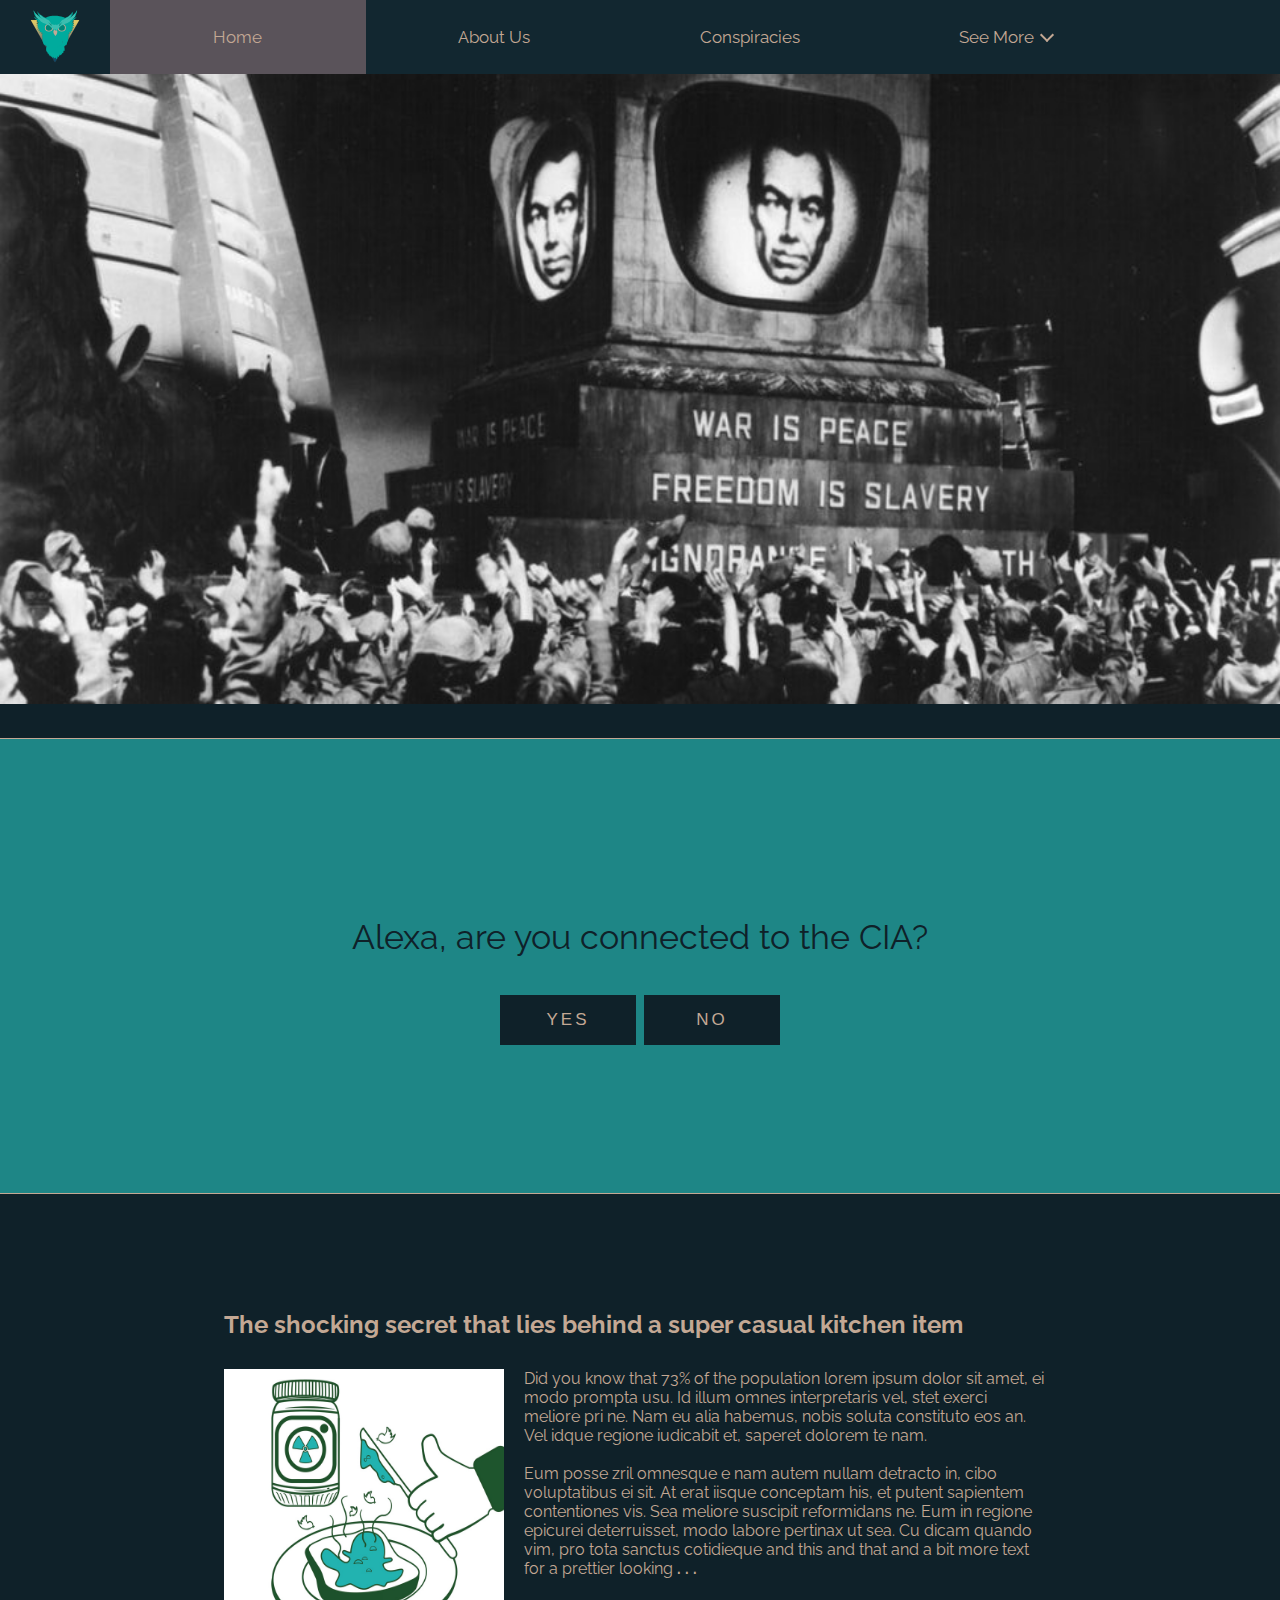
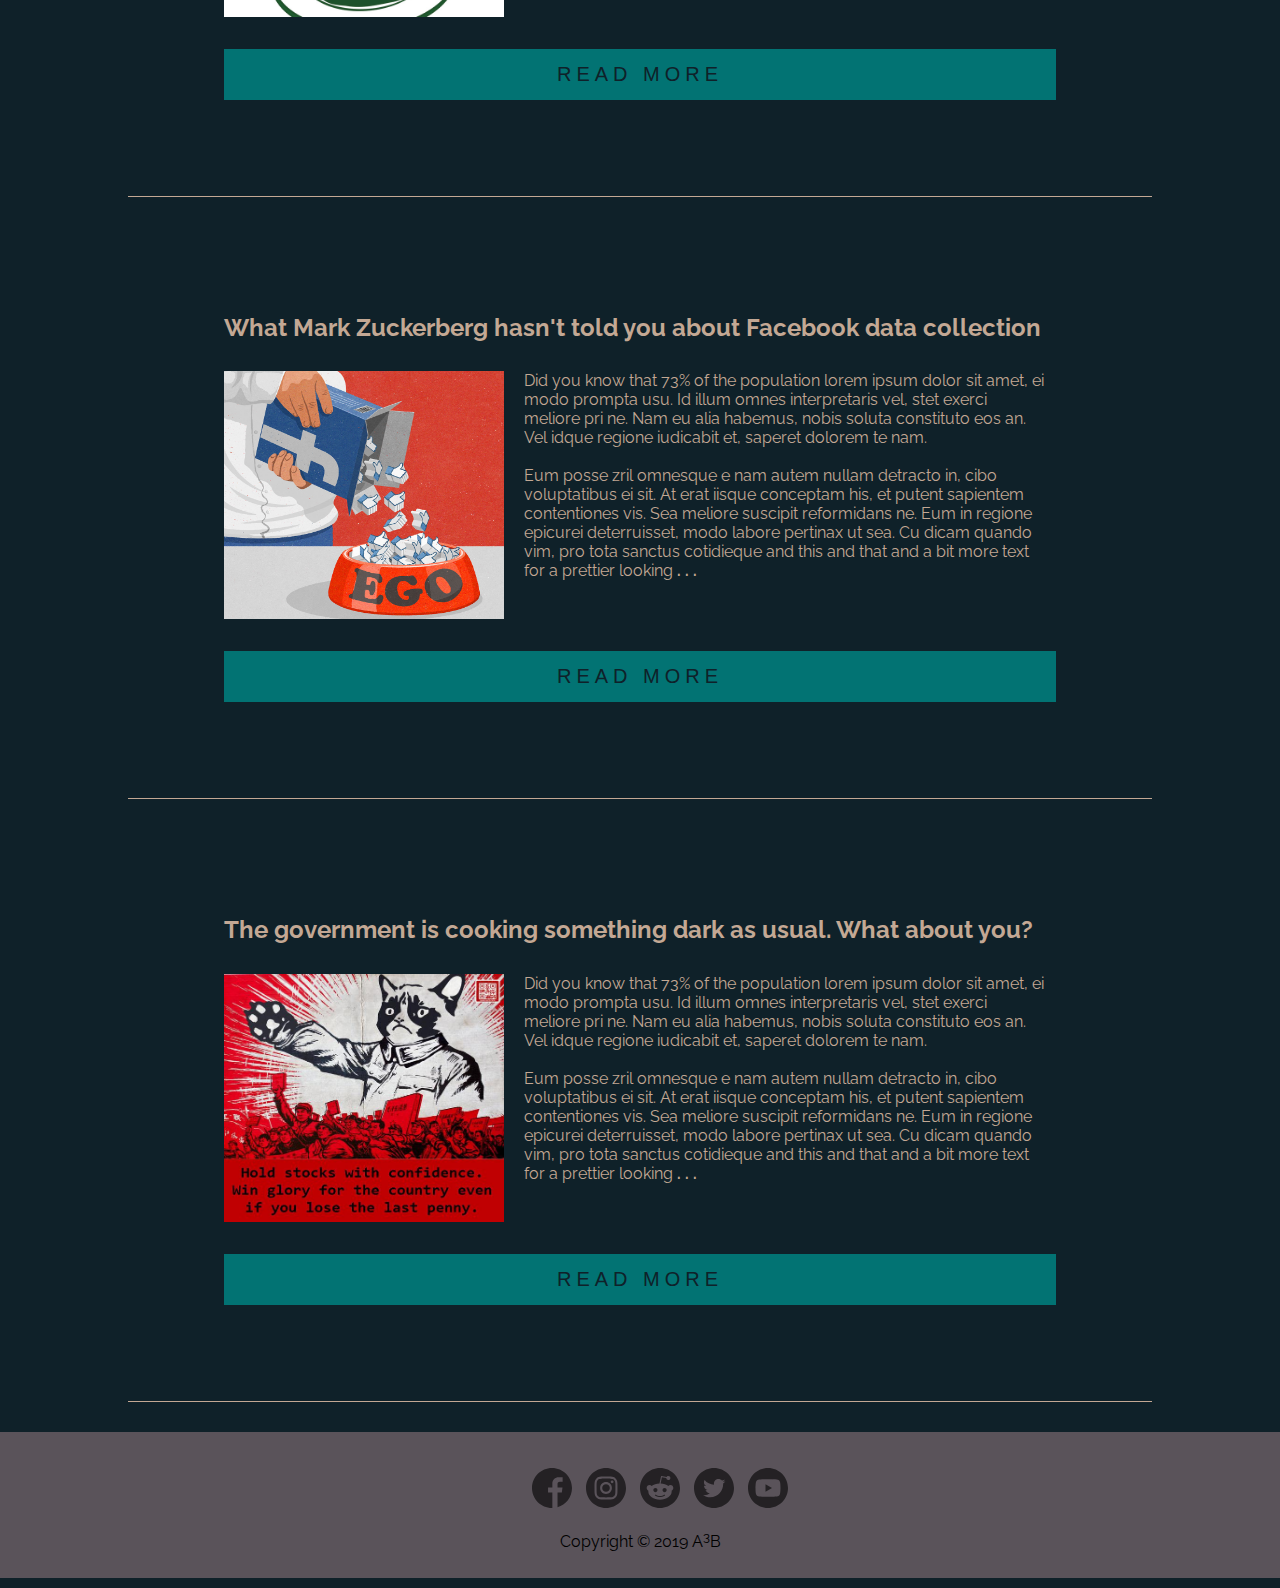
==== commit 71e894dd: "Update index.html" ====
--- a/index.html
+++ b/index.html
@@ -5,7 +5,7 @@
     <meta name="viewport" content="width=device-width, initial-scale=1.0">
     <meta http-equiv="X-UA-Compatible" content="ie=edge">
     <link href="https://fonts.googleapis.com/css?family=Raleway&display=swap" rel="stylesheet">
-    <link rel="stylesheet" href="style.css"/>
+    <link rel="stylesheet" href="home_page/style.css"/>
     <title>Home Page</title>
 </head>
 <body>
--- a/home_page/style.css
+++ b/home_page/style.css
@@ -0,0 +1,293 @@
+*{
+    box-sizing: border-box;
+}
+
+body{
+    font-family: 'Raleway', sans-serif;
+    margin: 0;
+    background-color:  #0F2129; 
+}
+
+.nav-bar{
+    
+    background: rgb(18, 39, 48);
+    overflow: hidden;
+    max-width: 100%;
+    max-height: 73.86px;
+    white-space: nowrap;
+}
+.logo img{
+    float: left;
+    padding: 0;
+    margin: 10px 30px;
+    max-width: 50px;
+    
+}
+
+
+
+.footer{
+    background-color: rgb(90, 83, 90);
+    text-align: center;
+    margin: 10px 0;
+    padding: 10px 0;
+}
+
+#social-med-wrapper{
+    text-align: center;
+}
+
+.social-med-wrapper{
+    text-align: center;
+}
+
+.social-med-wrapper ul li{
+    display: inline;
+    margin: 0 5px;
+}
+
+.fb-icon, .ist-icon, .red-icon, .twit-icon, .yout-icon{
+    margin-top: .625em;
+    width: 40px;
+    height: 40px;
+    opacity: .6;
+    filter: alpha(opacity=60);
+}
+
+.fb-icon:hover, .ist-icon:hover, .red-icon:hover, .twit-icon:hover, .yout-icon:hover{
+    opacity: 1.0;
+    filter: alpha(opacity=100);
+}
+
+.footer p{
+    text-align: center;
+}
+
+.article-section img{
+    float: left;
+    width:280px;
+    height:280px;
+    margin-right: 20px;
+    margin-left: -10px;
+    padding-bottom: 2em;
+}
+
+.nav-bar a{
+    float: left;
+    color: #C3A894;
+    text-decoration: none;
+    font-size: 17px;
+    padding: 27px;
+    width: 20%;
+    text-align: center;
+    display: block;
+    
+    
+}
+
+.block{
+    display: block;
+    width: 100%;
+    border: none;
+    background-color:#027373;
+    padding: 14px 28px;
+    font-size: 20px;
+    color: #0F2129;
+    cursor: pointer;
+    text-align: center;
+    align-items: center;
+    letter-spacing: 5px;
+}
+
+.block:hover{
+    background-color: palevioletred ;
+    color: #C3A894;
+}
+
+.nav-bar a:hover{
+    background-color:#027373;
+}
+
+.nav-bar a.active{
+    background-color: rgb(90, 83, 90);
+}
+
+img{
+    max-width: 100%;
+}
+
+.cover img{
+    width: 100%;
+    height: 70vh;
+}
+
+.layer{
+    background-color: rgba(25, 94, 86, 0.387);
+    position: absolute;
+    top: 21%;
+    width: auto;
+    height: auto;  
+    transition: all .5s;
+}
+
+
+
+
+.nav-container{
+    position: -webkit-sticky;
+    position: sticky;
+    top: 0;
+}
+
+.article-section{
+    max-width:80%;
+    margin-left: auto;
+    margin-right: auto;
+    padding: 6em;
+    border-bottom: solid;
+    border-width: 1px;
+    border-color: #C3A894;
+}
+
+.article-section p{
+    color: #C3A894;
+    padding: 10px;
+}
+
+.article-section h2{
+    color: #C3A894;
+}
+
+.wrapper{
+    margin: 30px auto;
+    max-width: 100%;
+}
+
+.content-quote p{
+    font-size: 34px;
+    color: #0F2129 ;
+}
+
+.content-quote{
+    width: 100%;
+    background-color:#1e8686;
+    margin: 0 auto;
+    padding: 9em;
+    align-content: center;
+    border-top: solid;
+    border-bottom: solid;
+    border-width: 1px;
+    
+    border-color: #C3A894;
+    text-align: center;
+}
+
+
+i {
+    border: solid #C3A894;
+    border-width: 0 2px 2px 0;
+    display: inline-block;
+    padding: 4px;
+    margin-left: 8px;
+    margin-bottom: 3px ;
+  }
+
+  .down{
+    transform: rotate(45deg);
+    -webkit-transform: rotate(45deg);
+  }
+  
+.confirmation{
+  background-color: #0F2129; 
+  border: none;
+  color: #C3A894;
+  padding: 15px 32px;
+  text-align: center;
+  text-decoration: none;
+  display: inline-block;
+  font-size: 17px;
+  width: 8em;
+  letter-spacing: 3px;
+  margin: 4px 2px;
+  cursor: pointer;
+}
+
+/* .dropdown .nav-link{
+    font-size: 16px;  
+    border: none;
+    outline: none;
+    color: white;
+    padding: 14px 16px;
+    background-color: inherit;
+    font-family: inherit;
+    margin: 0;
+  } */
+
+.dropdown{
+    float: left;
+    width: 20%;
+}
+
+
+.dropdown-menu{
+  display: none;
+  position: absolute;
+  background-color: #bbb88b;
+  min-width: 200px;
+  margin-top: 73.84px;
+  box-shadow: 0px 8px 16px 0px rgba(0,0,0,0.2);
+  z-index: 1;
+}
+
+.dropdown-menu a{
+  float: none;
+  color:#0F2129;
+  padding: 20px 90px;
+  text-decoration: none;
+  display: block;
+  text-align: left;
+}
+
+.dropdown .nav-link{
+    width: 100%;
+}
+
+.dropdown a{
+    width: auto;
+}
+
+.dropdown-menu a:hover{ 
+    background-color:palevioletred;
+}
+
+.dropdown:hover .dropdown-menu{
+    display: block;
+}
+
+.confirmation:hover{
+   background-color: palevioletred;
+}
+
+@media screen and (max-width: 500px) {
+    .nav-bar .active {
+      float: none;
+      display: block;
+      width: 100%;
+      text-align: center;
+    }
+    .nav-bar .nav-link {
+        float: none;
+        display: block;
+        width: 100%;
+        text-align: left;
+      }
+
+      .nav-bar{
+          overflow: auto;
+          max-height: 300px;
+      }
+      
+
+    
+}
+
